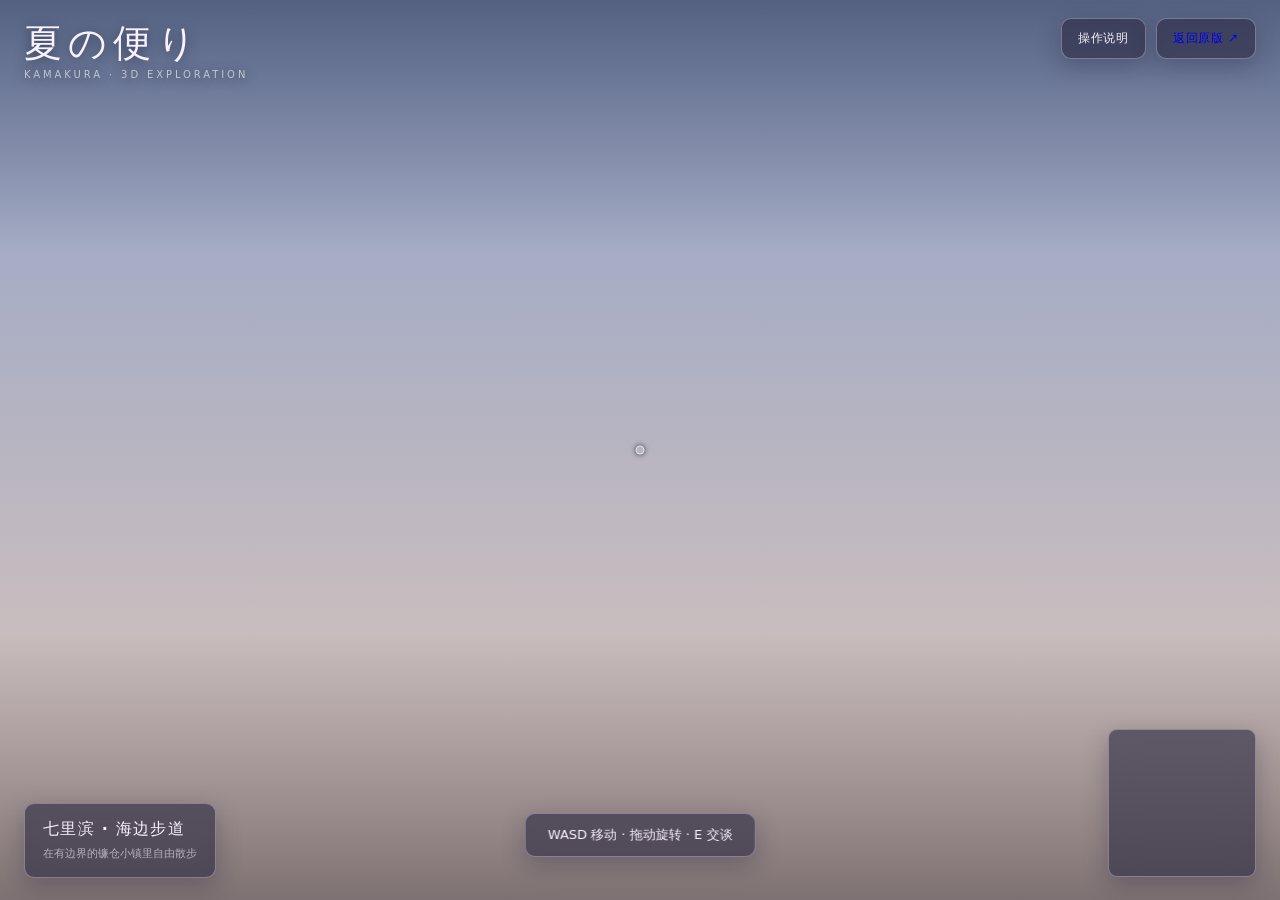
==== site/world3d.html @ 02d1e5e0 "Add separate 3D Kamakura exploration interface without altering classic mode" ====
<!doctype html>
<html lang="zh-CN">
<head>
<meta charset="utf-8">
<meta name="viewport" content="width=device-width,initial-scale=1,viewport-fit=cover,user-scalable=no">
<meta name="theme-color" content="#17192d">
<title>夏日未寄 | 镰仓 3D 自由探索</title>
<style>
:root{font-family:"Noto Sans SC","Microsoft YaHei",system-ui,sans-serif;color:#f9f1ff;background:#14192c}
*{box-sizing:border-box}html,body{width:100%;height:100%;margin:0;overflow:hidden}button,input,textarea{font:inherit}
button{cursor:pointer;color:inherit}button:focus-visible,input:focus-visible,textarea:focus-visible{outline:2px solid #e4c8ff;outline-offset:2px}
[hidden]{display:none!important}#world{position:fixed;inset:0;width:100%;height:100%;display:block;touch-action:none;background:linear-gradient(#8ea1c9,#e2c9ba)}
#shade{pointer-events:none;position:fixed;inset:0;background:linear-gradient(to bottom,#11162c75,transparent 28%,transparent 70%,#1716297d)}
#top{pointer-events:none;position:fixed;inset:0 0 auto;display:flex;justify-content:space-between;gap:15px;padding:calc(18px + env(safe-area-inset-top)) 24px 0}
#top>div{pointer-events:auto}.brand{text-shadow:0 2px 12px #172239aa}.brand strong{display:block;font:400 clamp(24px,3vw,38px) Georgia,"Noto Serif JP",serif;letter-spacing:.16em}.brand span{display:block;font-size:10px;letter-spacing:.29em;color:#fff9}
.tools{display:flex;align-items:flex-start;gap:10px}.glass{border:1px solid #f8edff55;background:#26253e95;backdrop-filter:blur(14px);-webkit-backdrop-filter:blur(14px);box-shadow:0 8px 25px #13112c44;border-radius:10px}.action{padding:11px 16px;text-decoration:none;font-size:12px;letter-spacing:.06em}.action:hover{background:#554b74aa}
#location{position:fixed;left:24px;bottom:calc(22px + env(safe-area-inset-bottom));font-size:13px;padding:15px 18px;max-width:min(350px,67vw);pointer-events:none}
#location b{display:block;font-size:16px;font-weight:550;letter-spacing:.08em;margin-bottom:5px}#location small{color:#e7e3eeab;line-height:1.6}
#map{position:fixed;right:24px;bottom:calc(23px + env(safe-area-inset-bottom));width:148px;height:148px;border-radius:9px;pointer-events:none}
#hint{position:fixed;left:50%;bottom:calc(43px + env(safe-area-inset-bottom));transform:translateX(-50%);text-align:center;padding:12px 22px;min-width:210px;white-space:nowrap;font-size:13px;pointer-events:none}
#hint strong{font-size:14px;font-weight:600}
#toast{position:fixed;top:90px;left:50%;transform:translateX(-50%);padding:12px 18px;max-width:80vw;font-size:13px;text-align:center;z-index:8}
#reticle{position:fixed;left:50%;top:50%;width:9px;height:9px;transform:translate(-50%,-50%);border:1px solid #fff9;border-radius:50%;box-shadow:0 0 5px #233;pointer-events:none}
#talk{position:fixed;z-index:20;left:50%;bottom:calc(18px + env(safe-area-inset-bottom));transform:translateX(-50%);width:min(820px,calc(100vw - 28px));max-height:85vh;overflow:auto;padding:18px 20px 20px;border:1px solid #cfbbf077;background:#1a1a32ed;backdrop-filter:blur(18px);box-shadow:0 20px 80px #101021a8;border-radius:14px}
.talk-head{display:flex;gap:15px;align-items:center}.talk-head img{width:70px;height:80px;object-fit:cover;object-position:top center;border-radius:8px;background:#4c4767}.talk-head h2{font:500 22px Georgia,"Noto Serif SC",serif;margin:0}.talk-head small{color:#dac8eeaa;font-size:12px;letter-spacing:.08em}.talk-head button{margin-left:auto;align-self:flex-start}
#reply{line-height:1.6;min-height:65px;max-height:160px;overflow:auto;padding:14px 0;font-size:15px;color:#f3e8fa}
#chatForm{display:flex;gap:8px}#chatInput{flex:1;min-width:0;max-height:110px;resize:vertical;min-height:44px;padding:10px 12px;background:#10122599;color:white;border:1px solid #e6d5ff44;border-radius:7px}#send,#openTalk{background:#b4a2d9;color:#1f1937;border:0;font-weight:600;padding:10px 16px;border-radius:7px}
#send:disabled,#openTalk:disabled{opacity:.5}
.talk-actions{display:flex;flex-wrap:wrap;align-items:center;gap:11px;margin-top:10px}.talk-actions button{background:#e9deff1b;border:1px solid #d8c0f366;border-radius:6px;padding:8px 11px;font-size:12px}.talk-actions span{color:#e4d6eda0;font-size:11px;flex:1;min-width:200px}
#keyPanel{display:flex;gap:8px;align-items:center;margin-top:9px}#apiKey{flex:1;min-width:0;border:1px solid #ffffff44;background:#0e1021aa;color:#fff;padding:9px;border-radius:6px;font-size:12px}
#keyPanel button{border:1px solid #e4d1ee77;background:#e4d1ee20;border-radius:6px;padding:9px}
#touch{display:none;pointer-events:none;position:fixed;inset:auto 0 calc(30px + env(safe-area-inset-bottom));padding:0 25px;justify-content:space-between;align-items:end}#joystick{pointer-events:auto;width:112px;height:112px;position:relative;border-radius:100%;border:1px solid #f9eaff7a;background:#28273f72;touch-action:none}#stick{position:absolute;left:39px;top:39px;width:34px;height:34px;border-radius:50%;background:#dcd0f8ae;pointer-events:none}#touchTalk{pointer-events:auto;border-radius:12px;background:#a99bcac9;color:#17162d;padding:15px 18px;border:0;font-weight:650}
#about{position:fixed;z-index:6;left:50%;top:18%;transform:translateX(-50%);padding:22px 28px;width:min(500px,85vw);line-height:1.8;font-size:13px}#about h2{margin:0;font-size:20px}#about button{margin-top:10px;background:#d5c2e6;border:0;color:#242038;border-radius:5px;padding:8px 16px}
@media(pointer:coarse){#touch{display:flex}#location{bottom:calc(150px + env(safe-area-inset-bottom));left:14px}#map{width:108px;height:108px;right:14px;bottom:calc(157px + env(safe-area-inset-bottom))}#hint{bottom:calc(154px + env(safe-area-inset-bottom));font-size:11px;min-width:0;max-width:52%;white-space:normal;padding:9px}#top{padding:calc(10px + env(safe-area-inset-top)) 12px 0}.brand strong{font-size:22px}.brand span{font-size:8px}.tools{gap:6px}.action{padding:9px;font-size:11px}#talk{max-height:72vh}#talk .talk-head img{width:54px;height:64px}}
</style>
</head>
<body>
<canvas id="world" aria-label="可通过键盘或触屏自由探索的镰仓3D场景"></canvas>
<div id="shade"></div><div id="reticle"></div>
<header id="top"><div class="brand"><strong>夏の便り</strong><span>KAMAKURA · 3D EXPLORATION</span></div><div class="tools"><button class="glass action" id="guideButton" type="button">操作说明</button><a class="glass action" href="./">返回原版 ↗</a></div></header>
<div id="location" class="glass"><b id="locationName">七里滨 · 海边步道</b><small id="locationDesc">在有边界的镰仓小镇里自由散步</small></div>
<canvas id="map" class="glass" width="296" height="296" aria-label="小地图"></canvas>
<div id="hint" class="glass">WASD 移动 · 拖动旋转 · E 交谈</div>
<div id="toast" class="glass" role="status" hidden></div>
<section id="talk" hidden aria-label="角色自由对话">
 <div class="talk-head"><img id="portrait" src="assets/retro/nagi-0.webp" alt=""><div><small id="npcKana">TACHIBANA NAGI</small><h2 id="npcName">橘 凪</h2></div><button class="glass action" id="closeTalk" type="button">结束交谈 ×</button></div>
 <div id="reply" aria-live="polite">你可以自由输入回答。角色的在线对白由 AI 生成，无法联网时不会伪造回复。</div>
 <form id="chatForm"><textarea id="chatInput" placeholder="自己输入想说的话……" maxlength="800" rows="2"></textarea><button id="send" type="submit">寄出回答</button></form>
 <div class="talk-actions"><button id="openTalk" type="button">让她主动开口</button><button id="setupKey" type="button">AI 连接</button><span id="aiStatus">离线探索可用；AI 自由对白需要连接服务</span></div>
 <div id="keyPanel" hidden><input id="apiKey" type="password" placeholder="仅在当前页面内存使用 DeepSeek API Key" autocomplete="off" spellcheck="false"><button id="saveKey" type="button">本次使用</button><button id="clearKey" type="button">清除</button></div>
</section>
<div id="touch"><div id="joystick"><div id="stick"></div></div><button id="touchTalk" type="button">交谈 / E</button></div>
<section id="about" class="glass" hidden><h2>镰仓 · 自由探索</h2><p>电脑：WASD / 方向键移动，按住画面拖动改变视角，E 与附近角色交谈，Esc 返回探索。手机：左侧摇杆移动，右侧滑动画面旋转，点击「交谈」。</p><p>这是独立的 3D 探索原型，AI 生成的低多边形模型构成海岸、电台、旧书店、道口和街区。世界边界固定，不会出现无限地图或随机瞬移。原有 2D 剧情和存档不改动。</p><button id="closeGuide" type="button">继续探索</button></section>
<script src="world3d-models.js"></script>
<script src="world3d.js"></script>
</body>
</html>
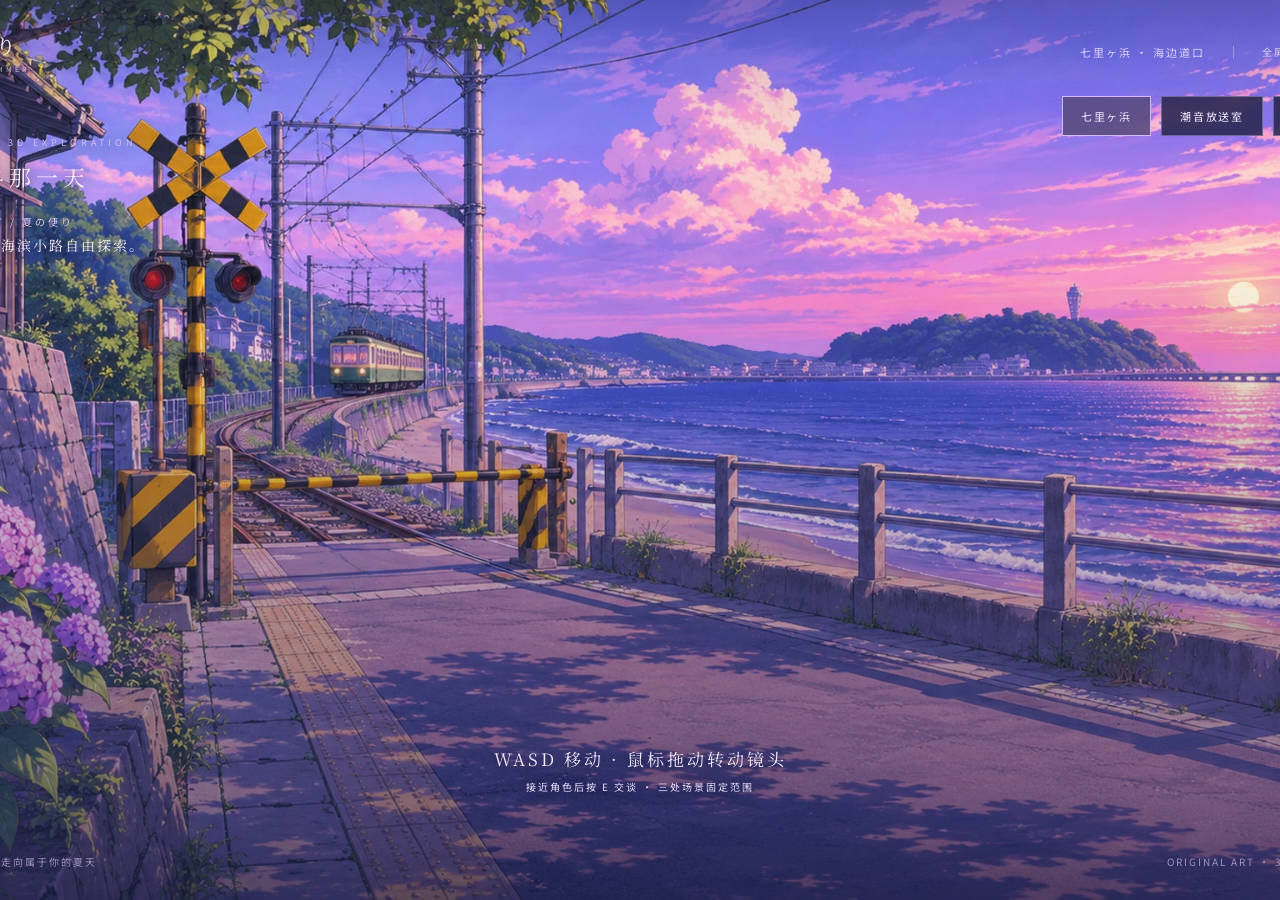
==== commit b1536fd1: "Recreate 3D exploration HUD from exact original 2D CSS and character art" ====
--- a/site/world3d.html
+++ b/site/world3d.html
@@ -1,57 +1,79 @@
 <!doctype html>
-<html lang="zh-CN">
-<head>
-<meta charset="utf-8">
-<meta name="viewport" content="width=device-width,initial-scale=1,viewport-fit=cover,user-scalable=no">
-<meta name="theme-color" content="#17192d">
-<title>夏日未寄 | 镰仓 3D 自由探索</title>
+<html lang="zh-CN"><head>
+<meta charset="UTF-8"><meta name="viewport" content="width=device-width, initial-scale=1, maximum-scale=1, viewport-fit=cover"><meta name="theme-color" content="#191932">
+<title>夏日未寄 — 3D 自由探索</title>
+<link rel="preload" as="image" href="assets/retro/coast.webp">
+<link rel="stylesheet" href="style.css?v=voice-loading-1">
 <style>
-:root{font-family:"Noto Sans SC","Microsoft YaHei",system-ui,sans-serif;color:#f9f1ff;background:#14192c}
-*{box-sizing:border-box}html,body{width:100%;height:100%;margin:0;overflow:hidden}button,input,textarea{font:inherit}
-button{cursor:pointer;color:inherit}button:focus-visible,input:focus-visible,textarea:focus-visible{outline:2px solid #e4c8ff;outline-offset:2px}
-[hidden]{display:none!important}#world{position:fixed;inset:0;width:100%;height:100%;display:block;touch-action:none;background:linear-gradient(#8ea1c9,#e2c9ba)}
-#shade{pointer-events:none;position:fixed;inset:0;background:linear-gradient(to bottom,#11162c75,transparent 28%,transparent 70%,#1716297d)}
-#top{pointer-events:none;position:fixed;inset:0 0 auto;display:flex;justify-content:space-between;gap:15px;padding:calc(18px + env(safe-area-inset-top)) 24px 0}
-#top>div{pointer-events:auto}.brand{text-shadow:0 2px 12px #172239aa}.brand strong{display:block;font:400 clamp(24px,3vw,38px) Georgia,"Noto Serif JP",serif;letter-spacing:.16em}.brand span{display:block;font-size:10px;letter-spacing:.29em;color:#fff9}
-.tools{display:flex;align-items:flex-start;gap:10px}.glass{border:1px solid #f8edff55;background:#26253e95;backdrop-filter:blur(14px);-webkit-backdrop-filter:blur(14px);box-shadow:0 8px 25px #13112c44;border-radius:10px}.action{padding:11px 16px;text-decoration:none;font-size:12px;letter-spacing:.06em}.action:hover{background:#554b74aa}
-#location{position:fixed;left:24px;bottom:calc(22px + env(safe-area-inset-bottom));font-size:13px;padding:15px 18px;max-width:min(350px,67vw);pointer-events:none}
-#location b{display:block;font-size:16px;font-weight:550;letter-spacing:.08em;margin-bottom:5px}#location small{color:#e7e3eeab;line-height:1.6}
-#map{position:fixed;right:24px;bottom:calc(23px + env(safe-area-inset-bottom));width:148px;height:148px;border-radius:9px;pointer-events:none}
-#hint{position:fixed;left:50%;bottom:calc(43px + env(safe-area-inset-bottom));transform:translateX(-50%);text-align:center;padding:12px 22px;min-width:210px;white-space:nowrap;font-size:13px;pointer-events:none}
-#hint strong{font-size:14px;font-weight:600}
-#toast{position:fixed;top:90px;left:50%;transform:translateX(-50%);padding:12px 18px;max-width:80vw;font-size:13px;text-align:center;z-index:8}
-#reticle{position:fixed;left:50%;top:50%;width:9px;height:9px;transform:translate(-50%,-50%);border:1px solid #fff9;border-radius:50%;box-shadow:0 0 5px #233;pointer-events:none}
-#talk{position:fixed;z-index:20;left:50%;bottom:calc(18px + env(safe-area-inset-bottom));transform:translateX(-50%);width:min(820px,calc(100vw - 28px));max-height:85vh;overflow:auto;padding:18px 20px 20px;border:1px solid #cfbbf077;background:#1a1a32ed;backdrop-filter:blur(18px);box-shadow:0 20px 80px #101021a8;border-radius:14px}
-.talk-head{display:flex;gap:15px;align-items:center}.talk-head img{width:70px;height:80px;object-fit:cover;object-position:top center;border-radius:8px;background:#4c4767}.talk-head h2{font:500 22px Georgia,"Noto Serif SC",serif;margin:0}.talk-head small{color:#dac8eeaa;font-size:12px;letter-spacing:.08em}.talk-head button{margin-left:auto;align-self:flex-start}
-#reply{line-height:1.6;min-height:65px;max-height:160px;overflow:auto;padding:14px 0;font-size:15px;color:#f3e8fa}
-#chatForm{display:flex;gap:8px}#chatInput{flex:1;min-width:0;max-height:110px;resize:vertical;min-height:44px;padding:10px 12px;background:#10122599;color:white;border:1px solid #e6d5ff44;border-radius:7px}#send,#openTalk{background:#b4a2d9;color:#1f1937;border:0;font-weight:600;padding:10px 16px;border-radius:7px}
-#send:disabled,#openTalk:disabled{opacity:.5}
-.talk-actions{display:flex;flex-wrap:wrap;align-items:center;gap:11px;margin-top:10px}.talk-actions button{background:#e9deff1b;border:1px solid #d8c0f366;border-radius:6px;padding:8px 11px;font-size:12px}.talk-actions span{color:#e4d6eda0;font-size:11px;flex:1;min-width:200px}
-#keyPanel{display:flex;gap:8px;align-items:center;margin-top:9px}#apiKey{flex:1;min-width:0;border:1px solid #ffffff44;background:#0e1021aa;color:#fff;padding:9px;border-radius:6px;font-size:12px}
-#keyPanel button{border:1px solid #e4d1ee77;background:#e4d1ee20;border-radius:6px;padding:9px}
-#touch{display:none;pointer-events:none;position:fixed;inset:auto 0 calc(30px + env(safe-area-inset-bottom));padding:0 25px;justify-content:space-between;align-items:end}#joystick{pointer-events:auto;width:112px;height:112px;position:relative;border-radius:100%;border:1px solid #f9eaff7a;background:#28273f72;touch-action:none}#stick{position:absolute;left:39px;top:39px;width:34px;height:34px;border-radius:50%;background:#dcd0f8ae;pointer-events:none}#touchTalk{pointer-events:auto;border-radius:12px;background:#a99bcac9;color:#17162d;padding:15px 18px;border:0;font-weight:650}
-#about{position:fixed;z-index:6;left:50%;top:18%;transform:translateX(-50%);padding:22px 28px;width:min(500px,85vw);line-height:1.8;font-size:13px}#about h2{margin:0;font-size:20px}#about button{margin-top:10px;background:#d5c2e6;border:0;color:#242038;border-radius:5px;padding:8px 16px}
-@media(pointer:coarse){#touch{display:flex}#location{bottom:calc(150px + env(safe-area-inset-bottom));left:14px}#map{width:108px;height:108px;right:14px;bottom:calc(157px + env(safe-area-inset-bottom))}#hint{bottom:calc(154px + env(safe-area-inset-bottom));font-size:11px;min-width:0;max-width:52%;white-space:normal;padding:9px}#top{padding:calc(10px + env(safe-area-inset-top)) 12px 0}.brand strong{font-size:22px}.brand span{font-size:8px}.tools{gap:6px}.action{padding:9px;font-size:11px}#talk{max-height:72vh}#talk .talk-head img{width:54px;height:64px}}
-</style>
-</head>
+/* 使用与 2D 原版相同的字体、版式、纹理、控件和角色原画。 */
+#stage{background:#292b50}
+#worldCanvas{position:absolute;inset:0;width:1600px;height:900px;z-index:-5;display:block;touch-action:none}
+#background{background:url('assets/retro/coast.webp') center/cover no-repeat}
+#sceneTransitions{position:absolute;top:96px;right:65px;display:flex;gap:10px;z-index:7}
+#sceneTransitions button{background:#242448d8;color:#efe6ff;border:1px solid #b4a0df77;padding:11px 18px;font-family:var(--sans);font-size:11px;letter-spacing:1.8px;backdrop-filter:blur(8px)}
+#sceneTransitions button.active{border-color:#d5baf8;background:#554979d9}
+#hudHint{position:absolute;bottom:106px;left:50%;transform:translateX(-50%);z-index:6;font-family:var(--serif);font-size:17px;letter-spacing:3px;color:#f5eaff;text-shadow:0 2px 12px #171433cc;text-align:center;pointer-events:none;max-width:900px}
+#hudHint .sub{display:block;font-family:var(--sans);font-size:10px;letter-spacing:2px;color:#e5d9fb;margin-top:8px}
+#chapterBadge{pointer-events:none}
+#playerPanel{position:absolute;inset:0;z-index:8;pointer-events:none}
+#playerPanel[hidden]{display:none!important}
+#playerPanel #characters{z-index:1}
+#playerPanel .actor{left:860px;bottom:-180px;width:512px;height:1024px}
+#playerPanel #dialogue{z-index:3}
+#playerPanel .game-toolbar{z-index:4}
+#playerPanel #choiceList{z-index:5;top:268px}
+#chatBox{background:linear-gradient(90deg,#22254bf5,#33325ce8);border:1px solid #aa9cdb99;box-shadow:0 5px 25px #10143e66;backdrop-filter:blur(12px);padding:22px 25px 17px;color:#f8f1ff}
+#chatBox label{display:block;font:400 16px var(--serif);letter-spacing:3px;margin-bottom:13px}
+#replyInput{height:95px;width:100%;background:#151a3dbb;color:#f8f1ff;border:1px solid #b6a5ea65;padding:14px;font:19px var(--serif);resize:none}
+#chatButtons{display:flex;gap:12px;margin-top:10px}
+#chatButtons button,#keyButtons button{font:12px var(--sans);letter-spacing:1px;padding:11px 16px;border:1px solid #b6a5ea77;background:#b8a2e333;color:#f8eaff}
+#chatButtons button.primary{background:#b8a2e2;color:#25213e}
+#chatButtons button:disabled{opacity:.5}
+#chatStatus{font:11px var(--sans);color:#e3d8efb8;line-height:1.6;margin-top:11px;min-height:24px}
+#keyButtons{display:flex;align-items:center;gap:10px;margin-top:10px}
+#keyInput{background:#171a34;color:#fff;border:1px solid #b6a5ea65;flex:1;min-width:0;padding:11px;font:13px var(--sans)}
+#keyButtons button{font-size:11px}
+#playerPanel #dialogueText{overflow:hidden;display:-webkit-box;-webkit-box-orient:vertical;-webkit-line-clamp:3;max-height:130px}
+#playerPanel #textArea{cursor:default}
+#sceneInfo{position:absolute;top:208px;left:65px;max-width:410px;z-index:5;text-shadow:0 3px 14px #12102bc0;font:14px var(--serif);letter-spacing:2px;line-height:1.8;pointer-events:none}
+#sceneInfo small{font:10px var(--sans);letter-spacing:3px;color:#ddc4f1}
+#worldStatus{position:absolute;top:84px;left:50%;transform:translateX(-50%);max-width:750px;padding:12px 22px;background:#242448dc;border:1px solid #c6b1e566;font:13px var(--sans);z-index:9}
+#mobilePad{position:absolute;bottom:95px;left:45px;width:145px;height:145px;z-index:8;border:1px solid #c9b9ed7b;border-radius:50%;background:#27234965;touch-action:none;display:none}
+#mobileStick{position:absolute;left:47px;top:47px;width:50px;height:50px;border-radius:50%;background:#d1b4eb77;pointer-events:none}
+#mobileInteract{position:absolute;right:65px;bottom:116px;padding:15px 22px;background:#b8a2e2;color:#22203e;border:0;font:13px var(--sans);letter-spacing:2px;z-index:8;display:none}
+#worldCanvas:focus-visible{outline:none}
+@media(pointer:coarse){#mobilePad,#mobileInteract{display:block}#hudHint{bottom:65px}#sceneTransitions{top:92px}}
+</style></head>
 <body>
-<canvas id="world" aria-label="可通过键盘或触屏自由探索的镰仓3D场景"></canvas>
-<div id="shade"></div><div id="reticle"></div>
-<header id="top"><div class="brand"><strong>夏の便り</strong><span>KAMAKURA · 3D EXPLORATION</span></div><div class="tools"><button class="glass action" id="guideButton" type="button">操作说明</button><a class="glass action" href="./">返回原版 ↗</a></div></header>
-<div id="location" class="glass"><b id="locationName">七里滨 · 海边步道</b><small id="locationDesc">在有边界的镰仓小镇里自由散步</small></div>
-<canvas id="map" class="glass" width="296" height="296" aria-label="小地图"></canvas>
-<div id="hint" class="glass">WASD 移动 · 拖动旋转 · E 交谈</div>
-<div id="toast" class="glass" role="status" hidden></div>
-<section id="talk" hidden aria-label="角色自由对话">
- <div class="talk-head"><img id="portrait" src="assets/retro/nagi-0.webp" alt=""><div><small id="npcKana">TACHIBANA NAGI</small><h2 id="npcName">橘 凪</h2></div><button class="glass action" id="closeTalk" type="button">结束交谈 ×</button></div>
- <div id="reply" aria-live="polite">你可以自由输入回答。角色的在线对白由 AI 生成，无法联网时不会伪造回复。</div>
- <form id="chatForm"><textarea id="chatInput" placeholder="自己输入想说的话……" maxlength="800" rows="2"></textarea><button id="send" type="submit">寄出回答</button></form>
- <div class="talk-actions"><button id="openTalk" type="button">让她主动开口</button><button id="setupKey" type="button">AI 连接</button><span id="aiStatus">离线探索可用；AI 自由对白需要连接服务</span></div>
- <div id="keyPanel" hidden><input id="apiKey" type="password" placeholder="仅在当前页面内存使用 DeepSeek API Key" autocomplete="off" spellcheck="false"><button id="saveKey" type="button">本次使用</button><button id="clearKey" type="button">清除</button></div>
-</section>
-<div id="touch"><div id="joystick"><div id="stick"></div></div><button id="touchTalk" type="button">交谈 / E</button></div>
-<section id="about" class="glass" hidden><h2>镰仓 · 自由探索</h2><p>电脑：WASD / 方向键移动，按住画面拖动改变视角，E 与附近角色交谈，Esc 返回探索。手机：左侧摇杆移动，右侧滑动画面旋转，点击「交谈」。</p><p>这是独立的 3D 探索原型，AI 生成的低多边形模型构成海岸、电台、旧书店、道口和街区。世界边界固定，不会出现无限地图或随机瞬移。原有 2D 剧情和存档不改动。</p><button id="closeGuide" type="button">继续探索</button></section>
-<script src="world3d-models.js"></script>
-<script src="world3d.js"></script>
-</body>
-</html>+<div id="viewport">
+<main id="stage" class="playing" aria-label="夏日未寄 3D 自由探索">
+<div class="background" id="background"></div>
+<canvas id="worldCanvas" width="1600" height="900" aria-label="3D 自由探索世界"></canvas>
+<div class="colorgrade"></div><div class="sunlight"></div><div class="grain"></div><div class="vignette"></div>
+<div class="topbar"><button class="wordmark" id="backToStory">夏の便り <span>LETTERS TO SUMMER</span></button>
+<div class="top-right"><span id="sceneLabel">七里ヶ浜 · 海边道口</span><span class="rule"></span><button id="fullButton">全屏 ↗</button><button id="exitButton">返回剧情</button></div></div>
+<div id="sceneTransitions" aria-label="选择原版场景"><button data-zone="coast" class="active">七里ヶ浜</button><button data-zone="studio">潮音放送室</button><button data-zone="bookshop">月灯古书店</button></div>
+<div id="chapterBadge"><small>SUMMER / 3D EXPLORATION</small><span id="chapterName">海风与那一天</span></div>
+<div id="sceneInfo"><small>ORIGINAL ART / 夏の便り</small><div id="description">沿着原画中的海滨小路自由探索。</div></div>
+<div id="hudHint">WASD 移动 · 鼠标拖动转动镜头<span class="sub">接近角色后按 E 交谈 · 三处场景固定范围</span></div>
+<div id="playerPanel" hidden>
+ <div id="characters"><div class="actor" id="actor"><img id="sprite" src="assets/retro/nagi-0.webp" alt="橘 凪"><img id="spriteOld" alt="" aria-hidden="true"></div></div>
+ <section id="playScreen"><div id="choiceList"><div id="chatBox">
+  <label for="replyInput">あなたの返事 / 填写你的回答</label>
+  <textarea id="replyInput" maxlength="800" rows="3" placeholder="用你自己的话回应她，不需要选择固定答案……"></textarea>
+  <div id="chatButtons"><button id="sendBtn" class="primary">寄出回答 →</button><button id="firstBtn">让她先说</button><button id="keyBtn">AI 连接</button></div>
+  <div id="keyButtons" hidden><input id="keyInput" type="password" autocomplete="off" spellcheck="false" placeholder="本次使用的 DeepSeek API Key"><button id="keySaveBtn">本次使用</button><button id="keyClearBtn">清除</button></div>
+  <div id="chatStatus">与原版相同的自由输入模式，AI 对话需要单独连接。</div>
+ </div></div>
+ <div id="dialogue"><div class="speaker"><span id="speakerName">橘 凪</span><small id="speakerKana">TACHIBANA NAGI</small></div>
+ <div id="textArea"><p id="dialogueText">好久不见。这里的海风还是和以前一样。</p><div class="advance-mark">◆</div></div>
+ <div class="dialogue-foot"><span id="lineInfo">01 / FREE TALK</span><span>自由输入 · AI DIALOGUE</span></div></div>
+ <div class="game-toolbar"><div><button id="leaveTalkBtn">BACK <span>结束交谈</span></button></div><div><button id="clearChatBtn">RESET <span>新话题</span></button><button id="returnStoryBtn">TITLE <span>返回原版</span></button></div></div>
+ </section>
+</div>
+<button id="mobileInteract" type="button">交谈 / E</button><div id="mobilePad"><div id="mobileStick"></div></div>
+<div id="worldStatus" role="status" hidden></div>
+<div class="bottom-title"><span>从每一次相遇里，走向属于你的夏天</span><div><span>ORIGINAL ART · 3D PROJECTION</span></div></div>
+</main></div>
+<div id="mobileGate" hidden><div class="gate-logo">夏の便り</div><small>3D EXPLORATION EXPERIENCE</small><h2>把手机横过来，<br>让夏天铺满屏幕。</h2><button id="enterMobileBtn">进入全屏 · 开始探索 ↗</button><p class="gate-note">同一套角色立绘与场景原画</p></div>
+<script src="world3d-identity.js"></script></body></html>
--- a/site/style.css
+++ b/site/style.css
@@ -0,0 +1,21 @@
+@import url('https://fonts.googleapis.com/css2?family=Noto+Serif+JP:wght@400;500;600;700&family=Noto+Serif+SC:wght@400;500;600&family=Noto+Sans+SC:wght@400;500&display=swap');
+:root{--cream:#eeeaff;--gold:#b9b0ef;--text:#faf2ff;--serif:'Noto Serif JP','Noto Serif SC',serif;--sans:'Noto Sans SC',sans-serif}*{box-sizing:border-box}html,body{margin:0;width:100%;height:100%;overflow:hidden;background:#10101f;color:var(--text);font-family:var(--sans)}button,input{font:inherit}button{color:inherit;cursor:pointer}button:focus-visible{outline:2px solid #ecd6b1;outline-offset:4px}button:disabled{opacity:.3;cursor:default}[hidden]{display:none!important}#viewport{width:100%;height:100%;display:flex;align-items:center;justify-content:center;overflow:hidden}#stage{width:1600px;height:900px;position:relative;flex:none;overflow:hidden;background:#292b50;transform:scale(var(--scale,1));font-size:16px;box-shadow:0 0 90px #0008;isolation:isolate}.background{position:absolute;inset:0;background:url('assets/retro/studio.webp') center/cover no-repeat;transition:opacity .6s ease;z-index:-6}.colorgrade{position:absolute;inset:0;background:linear-gradient(90deg,#171936b8 0%,#26224f60 37%,transparent 67%),linear-gradient(0deg,#17153299,transparent 40%);z-index:-4}.sunlight{position:absolute;inset:0;background:linear-gradient(125deg,#b6a3ff13,transparent 60%);pointer-events:none;z-index:-3}.grain{position:absolute;inset:0;opacity:.13;pointer-events:none;background-image:url('assets/retro/studio.webp');background-size:300%;mix-blend-mode:soft-light;z-index:-2}.vignette{position:absolute;inset:0;box-shadow:inset 0 0 130px #14142d88;pointer-events:none;z-index:1}.topbar{position:absolute;left:62px;right:62px;top:29px;height:45px;display:flex;align-items:center;justify-content:space-between;z-index:3}.wordmark{background:none;border:0;font-family:var(--serif);font-size:21px;letter-spacing:5px;text-shadow:0 2px 15px #1a163c}.wordmark span{display:block;font-family:var(--sans);font-size:7px;letter-spacing:3px;margin-top:4px;opacity:.68}.top-right{display:flex;align-items:center;gap:28px;font-size:11px;letter-spacing:2px;color:#eee3ffd9}.top-right button{background:none;border:0;font-size:10px;letter-spacing:2px;padding:9px 0}.rule{height:12px;width:1px;background:#fff5}.top-right button:hover{color:#d5baff}#titleScreen{position:absolute;left:110px;top:155px;z-index:2}.title-kicker{font-size:12px;font-family:var(--serif);letter-spacing:5px;display:flex;align-items:center;gap:18px;color:#e2d7ff}.title-kicker span{display:inline-block;height:1px;width:36px;background:#bcb4f0}.japanese-title{font-family:var(--serif);font-size:111px;font-weight:500;letter-spacing:8px;position:relative;line-height:1.65;text-shadow:0 8px 35px #1d174a77}.japanese-title>span{font-weight:400}.japanese-title i{font-size:17px;font-style:normal;position:absolute;top:16px;right:16px;border:1px solid #b99ded;padding:6px 5px;line-height:1;color:#f0d2ff}h1{font-family:var(--serif);font-size:15px;letter-spacing:13px;font-weight:400;margin:-14px 0 30px 8px;opacity:.85}.title-caption{font-size:15px;font-family:var(--serif);line-height:2.25;letter-spacing:4px;color:#e9dfff;opacity:.88;margin-bottom:29px}.title-actions{display:flex;flex-direction:column;align-items:flex-start;gap:2px;width:352px}.title-actions>button{border:0;background:none;padding:11px 19px;font-size:14px;letter-spacing:3px;width:100%;text-align:left;transition:background .2s,transform .2s}.title-actions>button>span{font-size:9px;letter-spacing:2px;color:#c2b7df;display:inline-block;width:115px}.title-actions>button:hover{background:#fff1;transform:translateX(6px)}.title-actions .start-button{border:1px solid #c1a7f077;background:linear-gradient(90deg,#b5a0f22c,transparent);padding:18px 19px;position:relative;margin-bottom:7px}.start-button>span{display:block!important;width:auto!important;font-size:9px!important;margin-bottom:7px}.start-button>b{font-family:var(--serif);font-size:19px;font-weight:400;letter-spacing:5px}.start-button i{position:absolute;right:22px;top:27px;font-size:25px;font-style:normal;color:#c7a3ee}.title-meta{font-size:8px;letter-spacing:3px;color:#c5b6e199;margin-top:25px}.title-meta span{margin:0 12px}#characters{position:absolute;inset:0;z-index:-1;pointer-events:none}.actor{position:absolute;left:860px;bottom:-175px;width:512px;height:1024px;transform-origin:50% 100%;transition:transform .65s ease,opacity .5s ease;filter:drop-shadow(0 10px 25px #40372230)}.actor img{position:absolute;inset:0;width:100%;height:100%;object-fit:contain;transition:opacity .32s ease}#spriteOld{opacity:0}.actor.nod{animation:nod .65s ease}.actor.speak{animation:talk .8s ease}.actor.shy{transform:translateX(9px) rotate(-1deg)}.actor.near{transform:scale(1.06) translateY(4px)}@keyframes nod{40%{transform:translateY(9px) rotate(1deg)}}@keyframes talk{35%{transform:translateY(-7px)}70%{transform:translateY(2px)}}#titleCharacterLabel{position:absolute;right:85px;bottom:170px;writing-mode:vertical-rl;z-index:2;text-shadow:0 2px 10px #211639}.title-kicker,#titleCharacterLabel{pointer-events:none}#titleCharacterLabel span{font-family:var(--serif);font-size:10px;letter-spacing:3px;margin-left:12px;color:#eee0ff}#titleCharacterLabel strong{font-family:var(--serif);font-weight:400;font-size:28px;letter-spacing:10px}#titleCharacterLabel small{font-family:var(--serif);font-size:12px;letter-spacing:3px;margin-top:25px;margin-right:16px}.bottom-title{position:absolute;bottom:31px;left:65px;right:65px;display:flex;justify-content:space-between;font-size:10px;letter-spacing:2px;color:#d3bfe6af;z-index:2}.bottom-title>div{display:flex;gap:35px;align-items:center}.bottom-title button{border:0;background:none;font-size:9px;letter-spacing:2px}#chapterBadge{position:absolute;top:130px;left:65px;border-left:1px solid #b1a5e399;padding:6px 22px;z-index:2;text-shadow:0 2px 15px #181d44}#chapterBadge small{display:block;letter-spacing:4px;font-size:9px;color:#d3bcf4;margin-bottom:12px}#chapterBadge span{font-family:var(--serif);font-size:22px;letter-spacing:5px}#dialogue{position:absolute;left:110px;right:110px;bottom:90px;height:224px;z-index:3;background:linear-gradient(110deg,#171b41f5,#25234de6 65%,#292951ed);border:1px solid #b6a5ea88;box-shadow:0 12px 45px #0e103f66;padding:38px 47px 20px;backdrop-filter:blur(15px)}#dialogue:before,#dialogue:after{content:'';position:absolute;width:9px;height:9px;border-color:#d0b9ff;border-style:solid;pointer-events:none}#dialogue:before{left:-1px;top:-1px;border-width:2px 0 0 2px}#dialogue:after{right:-1px;bottom:-1px;border-width:0 2px 2px 0}.speaker{position:absolute;top:-22px;left:35px;background:#33345e;border:1px solid #b5a0dfaa;padding:12px 27px;min-width:190px;display:flex;gap:19px;align-items:center}.speaker>span{font-family:var(--serif);font-size:19px;letter-spacing:4px}.speaker>small{font-size:7px;letter-spacing:2px;color:#c9b7e8}#textArea{cursor:pointer;height:130px;outline-offset:8px}#dialogueText{font-family:'Noto Serif SC',var(--serif);font-size:24px;letter-spacing:2px;line-height:1.95;margin:9px 40px 0 0;font-weight:400;color:#f8f1ff}.advance-mark{position:absolute;right:32px;bottom:53px;color:#d2afff;font-size:12px;animation:mark 1.6s ease-in-out infinite}@keyframes mark{50%{opacity:.25;transform:translateY(4px)}}.dialogue-foot{display:flex;justify-content:space-between;font-size:8px;letter-spacing:2px;color:#cec0ef8a;border-top:1px solid #b4a4dd30;padding-top:12px}.game-toolbar{position:absolute;left:115px;right:115px;bottom:40px;display:flex;justify-content:space-between;z-index:3}.game-toolbar>div{display:flex;gap:30px}.game-toolbar button{border:0;background:none;color:#e4d3ff;font-size:10px;letter-spacing:2px;padding:9px 0;text-shadow:0 2px 12px #111}.game-toolbar button>span{font-size:10px;letter-spacing:1px;opacity:.5;margin-left:7px}.game-toolbar button.on,.game-toolbar button:hover{color:#d7afff}.game-toolbar button.on span{opacity:1}#choiceList{position:absolute;left:140px;top:280px;width:550px;z-index:4;display:flex;flex-direction:column;gap:18px}#choiceList>button{padding:23px 28px;background:linear-gradient(90deg,#22254bf5,#33325ce8);border:1px solid #aa9cdb99;color:#f2e4ff;text-align:left;font-family:var(--serif);font-size:18px;letter-spacing:2px;box-shadow:0 5px 25px #10143e66;transition:.2s}#choiceList>button>small{font-family:var(--sans);color:#ae92d3;font-size:10px;letter-spacing:2px;margin-right:20px}#choiceList>button:hover{border-color:#d8bbff;transform:translateX(8px);background:#4c4274}#restoreUI{position:absolute;right:45px;bottom:35px;background:#242448dd;border:1px solid #b8a0dd88;padding:12px 20px;z-index:5;font-size:11px;letter-spacing:2px}#endingScreen{position:absolute;inset:0;z-index:5;display:flex;align-items:center;justify-content:center;background:linear-gradient(90deg,#151733ed,#282349e8);text-align:center;backdrop-filter:blur(10px)}.end-content{max-width:950px}.end-content>small{font-size:10px;color:var(--gold);letter-spacing:6px}.end-content h2{font-family:var(--serif);font-size:53px;letter-spacing:12px;font-weight:400;margin:35px 0 27px}.end-content p{font-family:var(--serif);font-size:19px;line-height:2.5;letter-spacing:3px;color:#dfd4ee}.end-content .end-kana{font-size:12px;letter-spacing:6px;color:#bba5db;margin-bottom:35px}.end-actions{display:flex;justify-content:center;gap:22px;margin-top:35px}.btn{border:1px solid #bba1e388;background:#b79aee16;padding:15px 30px;letter-spacing:2px;font-size:13px;transition:.2s}.btn:hover{background:#b79aee36}.btn.primary{background:#b9a2e0;color:#26213f;border-color:#b9a2e0}.end-content .end-progress{font:9px var(--sans);letter-spacing:3px;color:#b4a9c5;margin-top:28px}#modal{position:absolute;inset:0;z-index:20;background:#14152de9;backdrop-filter:blur(16px);display:flex;align-items:center;justify-content:center}.modal-shell{width:1260px;max-height:780px;border:1px solid #ae93dc66;background:linear-gradient(120deg,#2b2a50ed,#1e2041ed);padding:40px 50px;box-shadow:0 25px 90px #0003;overflow:auto;scrollbar-color:#ab927166 transparent}.modal-heading{display:flex;justify-content:space-between;align-items:center;padding-bottom:24px;border-bottom:1px solid #b79de240;margin-bottom:28px}.modal-heading small{font-size:9px;letter-spacing:4px;color:#c0a7e6}.modal-heading h2{font:400 30px var(--serif);letter-spacing:6px;margin:10px 0 0}.close{border:0;background:none;font:300 34px var(--sans);color:#cdb8ee;padding:5px 10px}#modalBody>p{font-size:13px;color:#bdb4d3;line-height:2;letter-spacing:1px}.routes{display:grid;grid-template-columns:repeat(3,1fr);gap:24px}.route-card{position:relative;background:#181b3b;border:1px solid #a797cf66;overflow:hidden;text-align:left;padding:0;height:460px;transition:.3s}.route-card:hover{transform:translateY(-5px);border-color:#d3b5ff}.route-card .route-bg{position:absolute;inset:0;background-position:center;background-size:cover;opacity:.55}.route-card img{position:absolute;top:10px;height:480px;left:50%;transform:translateX(-50%)}.route-card .route-cover{position:absolute;inset:0;background:linear-gradient(0deg,#1e1b3d 0%,transparent 75%)}.route-card .route-detail{position:absolute;left:25px;right:25px;bottom:25px}.route-detail>small{font-size:8px;letter-spacing:3px;color:#c6a3ed}.route-detail h3{font:400 28px var(--serif);letter-spacing:5px;margin:12px 0}.route-detail p{font-size:11px;letter-spacing:1px;line-height:1.8;color:#c9bedc}.route-detail .route-name{font-family:var(--serif);color:#cba3ed;font-size:13px;letter-spacing:3px}.slot-grid{display:grid;grid-template-columns:repeat(3,1fr);gap:18px}.slot{border:1px solid #a18acd66;padding:22px;min-height:150px;background:#1d1b4088}.slot-num{font-size:9px;letter-spacing:3px;color:#c6a2e9}.slot h3{font-family:var(--serif);font-size:17px;letter-spacing:3px;font-weight:400}.slot p{font-size:10px;line-height:1.8;color:#beb4d1}.slot button{font-size:11px;padding:9px 17px}.log-row{padding:18px 0;border-bottom:1px solid #b6a0dc30}.log-row strong{font-size:12px;letter-spacing:3px;color:#c9a5ef}.log-row p{font-family:var(--serif);font-size:18px;line-height:1.9;color:#e9ddf7;letter-spacing:1px;margin:10px 0}.settings-grid{display:grid;grid-template-columns:1fr 1fr;gap:25px 65px}.setting{border-bottom:1px solid #b6a0dc30;padding:20px 0;display:flex;align-items:center;justify-content:space-between;gap:30px;font-size:14px;letter-spacing:1px}.setting small{display:block;font-size:10px;color:#b2a7c6;margin-top:9px;line-height:1.8}.setting input[type=range]{width:180px;accent-color:#b89edc}.setting input[type=checkbox]{width:22px;height:22px;accent-color:#bca1e2}.toggle-btn{border:1px solid #ac91dc88;padding:9px 20px;background:none;min-width:80px;font-size:11px}.mature-info{padding:18px 24px;border:1px solid #ac94d355;background:#a889d512;font-size:12px;color:#c9b9e1;line-height:2;margin-top:30px}.age-check{display:flex;align-items:center;gap:12px;margin:25px 0;color:#e0c7fa;font-size:14px}.gallery-list{display:grid;grid-template-columns:repeat(3,1fr);gap:18px}.memory{border:1px solid #aa90d155;padding:24px;background:#1d1f40}.memory small{font-size:8px;letter-spacing:3px;color:#cfb18b}.memory h3{font-family:var(--serif);font-size:20px;letter-spacing:3px;font-weight:400}.memory p{font-size:11px;color:#bdb0d0;line-height:1.8}.memory.locked{opacity:.45}.load-error{position:absolute;bottom:80px;left:50%;transform:translateX(-50%);padding:18px 25px;background:#33264bee;z-index:30;border:1px solid #caa2ee;font-size:12px}.load-error button{background:none;border:0;color:#dec0ff;text-decoration:underline}#toast{position:absolute;left:50%;bottom:100px;transform:translateX(-50%);max-width:1000px;text-align:center;padding:17px 30px;background:#222045f5;border:1px solid #bda0e288;box-shadow:0 8px 25px #0002;font-size:13px;letter-spacing:1px;z-index:40}#mobileGate{position:fixed;inset:0;background:radial-gradient(ellipse at 30% 20%,#45406b,#1d1d3f 70%);color:#ebe0fa;z-index:100;display:flex;align-items:center;justify-content:center;flex-direction:column;text-align:center;padding:35px}.gate-logo{font:400 42px var(--serif);letter-spacing:7px}.gate-logo+small{font-size:7px;letter-spacing:3px;color:#bca5d8;margin-top:15px}#mobileGate h2{font:400 24px var(--serif);letter-spacing:3px;line-height:1.9;margin-top:40px}#mobileGate p{font-size:12px;line-height:2;color:#c2b5d2}#mobileGate button{border:1px solid #c7a6ed;background:#bca2e2;color:#2a2447;padding:17px 25px;font-size:13px;letter-spacing:2px;margin:25px 0 5px}.gate-note{font-size:9px!important;letter-spacing:1px}#stage.rotated{transform:rotate(90deg) scale(var(--scale,1))}#stage.playing .colorgrade{background:linear-gradient(0deg,#171b4099,transparent 70%)}#stage.playing .actor{left:860px}#stage.scene-fade .background{opacity:0}#stage.scene-fade .actor{opacity:0}.fade-in{animation:fade .7s ease}@keyframes fade{from{opacity:0}to{opacity:1}}@media(prefers-reduced-motion:reduce){*,*:before,*:after{animation:none!important;transition:none!important}}
+
+/* Cel-shaded twilight art direction */
+.grain{display:none}.sunlight{background:linear-gradient(120deg,#889cff18,transparent 58%,#d98dff10)}.japanese-title{text-shadow:0 2px 1px #574178,0 0 36px #9a78d333}.title-actions .start-button{box-shadow:inset 0 0 26px #cab0ff0c,0 4px 22px #0d103523}.speaker{background:linear-gradient(110deg,#42406b,#292a50)}#dialogue{border-radius:3px;box-shadow:inset 0 1px 0 #ebd9ff14,0 12px 45px #11113666}#dialogue:before,#dialogue:after{border-color:#d9c5ff}.advance-mark{text-shadow:0 0 10px #b895fa88}.route-card{border-radius:3px}.btn,.start-button{border-radius:2px}
+
+/* Character-voice neural model loading: original violet-twilight UI.
+   Only true loader-reported bytes create a percentage; startup and inference
+   use an indeterminate animation instead of invented numerical progress. */
+.voice-load-overlay,.voice-load-settings{color:#f6ecff;background:linear-gradient(125deg,#272448ef,#363053e8);border:1px solid #bfa6e377;box-shadow:0 12px 35px #11102a66;backdrop-filter:blur(14px);padding:16px 19px 15px;font-family:var(--sans)}
+.voice-load-overlay{position:absolute;right:64px;top:87px;z-index:12;width:350px;pointer-events:none}
+.voice-load-settings{position:relative;margin-top:17px;width:100%}
+.voice-load-heading{display:flex;align-items:center;justify-content:space-between;gap:15px;font-size:12px;letter-spacing:1px}
+.voice-load-heading>span{overflow:hidden;text-overflow:ellipsis;white-space:nowrap;min-width:0}
+.voice-load-heading>strong{font-size:13px;font-weight:600;font-variant-numeric:tabular-nums;white-space:nowrap;color:#ead5ff}
+.voice-load-track{height:7px;overflow:hidden;background:#aaa0c53a;border:1px solid #bcabdf35;margin:12px 0 9px;position:relative}
+.voice-load-fill{height:100%;width:0;background:linear-gradient(90deg,#9988d6,#e2c8ff);transition:width .16s linear}
+.voice-load-track.indeterminate .voice-load-fill{width:38%!important;position:absolute;animation:voiceLoadSweep 1.35s ease-in-out infinite;transition:none}
+.voice-load-overlay small,.voice-load-settings small{display:block;color:#c7b8da;font-size:10px;letter-spacing:.4px;line-height:1.5}
+@keyframes voiceLoadSweep{0%{left:-38%}100%{left:100%}}
+@media(prefers-reduced-motion:reduce){.voice-load-fill{transition:none}.voice-load-track.indeterminate .voice-load-fill{animation:none;left:20%;opacity:.65}}
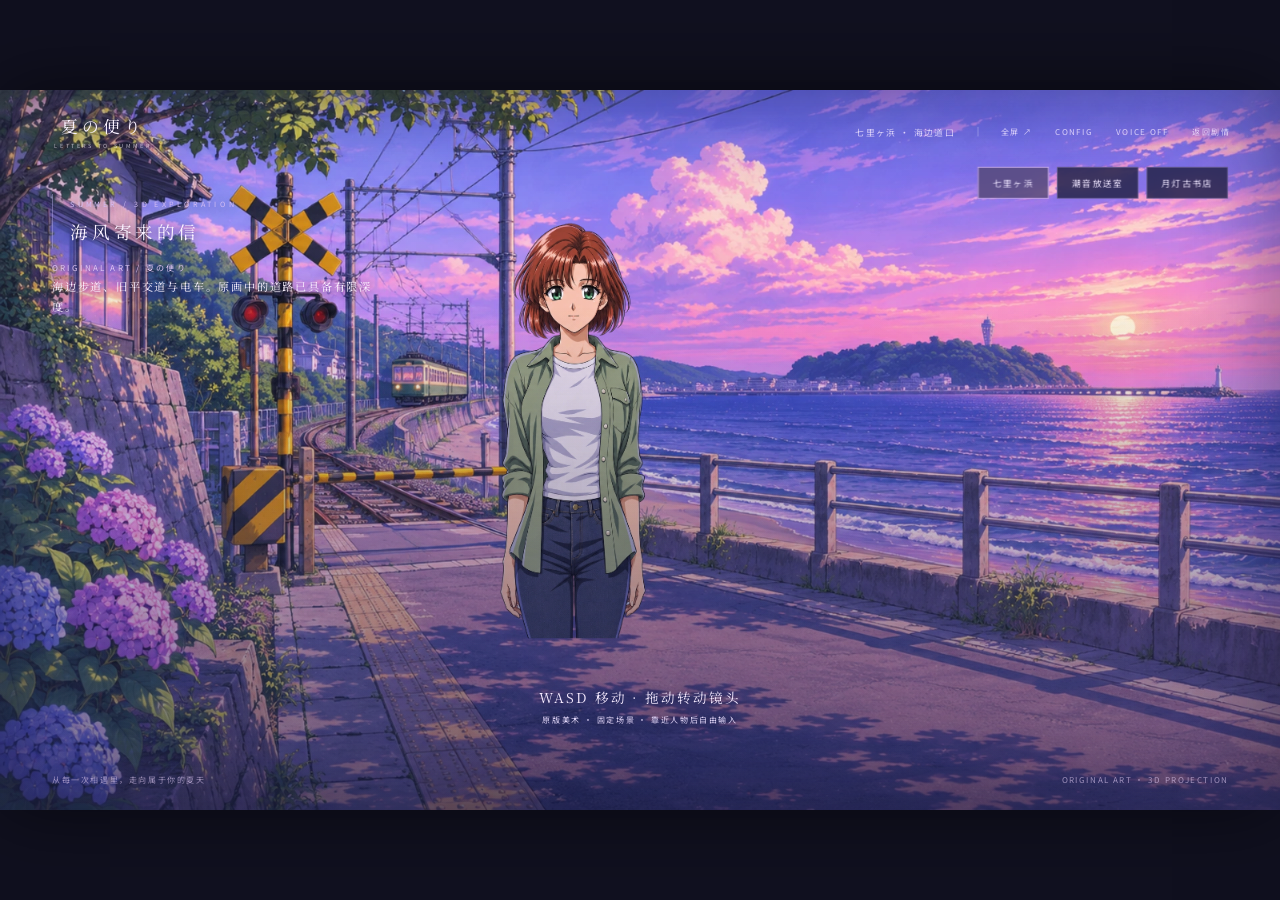
==== commit 38a0646c: "Wire refined 3D projection to original settings voice and Fish Audio controls" ====
--- a/site/world3d.html
+++ b/site/world3d.html
@@ -42,6 +42,10 @@
 #mobileStick{position:absolute;left:47px;top:47px;width:50px;height:50px;border-radius:50%;background:#d1b4eb77;pointer-events:none}
 #mobileInteract{position:absolute;right:65px;bottom:116px;padding:15px 22px;background:#b8a2e2;color:#22203e;border:0;font:13px var(--sans);letter-spacing:2px;z-index:8;display:none}
 #worldCanvas:focus-visible{outline:none}
+#background,.colorgrade,.sunlight,.grain,.vignette{pointer-events:none}
+#sceneTransitions button:focus-visible{outline:2px solid #e4c5ff;outline-offset:4px}
+#mobileInteract:disabled{opacity:.45;cursor:default}
+#modal{z-index:25}
 @media(pointer:coarse){#mobilePad,#mobileInteract{display:block}#hudHint{bottom:65px}#sceneTransitions{top:92px}}
 </style></head>
 <body>
@@ -51,7 +55,7 @@
 <canvas id="worldCanvas" width="1600" height="900" aria-label="3D 自由探索世界"></canvas>
 <div class="colorgrade"></div><div class="sunlight"></div><div class="grain"></div><div class="vignette"></div>
 <div class="topbar"><button class="wordmark" id="backToStory">夏の便り <span>LETTERS TO SUMMER</span></button>
-<div class="top-right"><span id="sceneLabel">七里ヶ浜 · 海边道口</span><span class="rule"></span><button id="fullButton">全屏 ↗</button><button id="exitButton">返回剧情</button></div></div>
+<div class="top-right"><span id="sceneLabel">七里ヶ浜 · 海边道口</span><span class="rule"></span><button id="fullButton">全屏 ↗</button><button id="configButton">CONFIG</button><button id="exitButton">返回剧情</button></div></div>
 <div id="sceneTransitions" aria-label="选择原版场景"><button data-zone="coast" class="active">七里ヶ浜</button><button data-zone="studio">潮音放送室</button><button data-zone="bookshop">月灯古书店</button></div>
 <div id="chapterBadge"><small>SUMMER / 3D EXPLORATION</small><span id="chapterName">海风与那一天</span></div>
 <div id="sceneInfo"><small>ORIGINAL ART / 夏の便り</small><div id="description">沿着原画中的海滨小路自由探索。</div></div>
@@ -73,7 +77,11 @@
 </div>
 <button id="mobileInteract" type="button">交谈 / E</button><div id="mobilePad"><div id="mobileStick"></div></div>
 <div id="worldStatus" role="status" hidden></div>
+<div id="modal" hidden role="dialog" aria-modal="true" aria-labelledby="modalTitle"><div class="modal-shell"><div class="modal-heading"><div><small id="modalEn">CONFIGURATION</small><h2 id="modalTitle">夏天的偏好</h2></div><button class="close" id="closeModalButton" aria-label="关闭">×</button></div><div id="modalBody"></div></div></div>
+<div id="toast" role="status" hidden></div>
 <div class="bottom-title"><span>从每一次相遇里，走向属于你的夏天</span><div><span>ORIGINAL ART · 3D PROJECTION</span></div></div>
 </main></div>
 <div id="mobileGate" hidden><div class="gate-logo">夏の便り</div><small>3D EXPLORATION EXPERIENCE</small><h2>把手机横过来，<br>让夏天铺满屏幕。</h2><button id="enterMobileBtn">进入全屏 · 开始探索 ↗</button><p class="gate-note">同一套角色立绘与场景原画</p></div>
-<script src="world3d-identity.js"></script></body></html>+<script src="world3d-identity.js"></script>
+<script src="character-voice.js?v=light-mp3-1"></script>
+<script src="fish-voice.js?v=free-fish-1"></script></body></html>
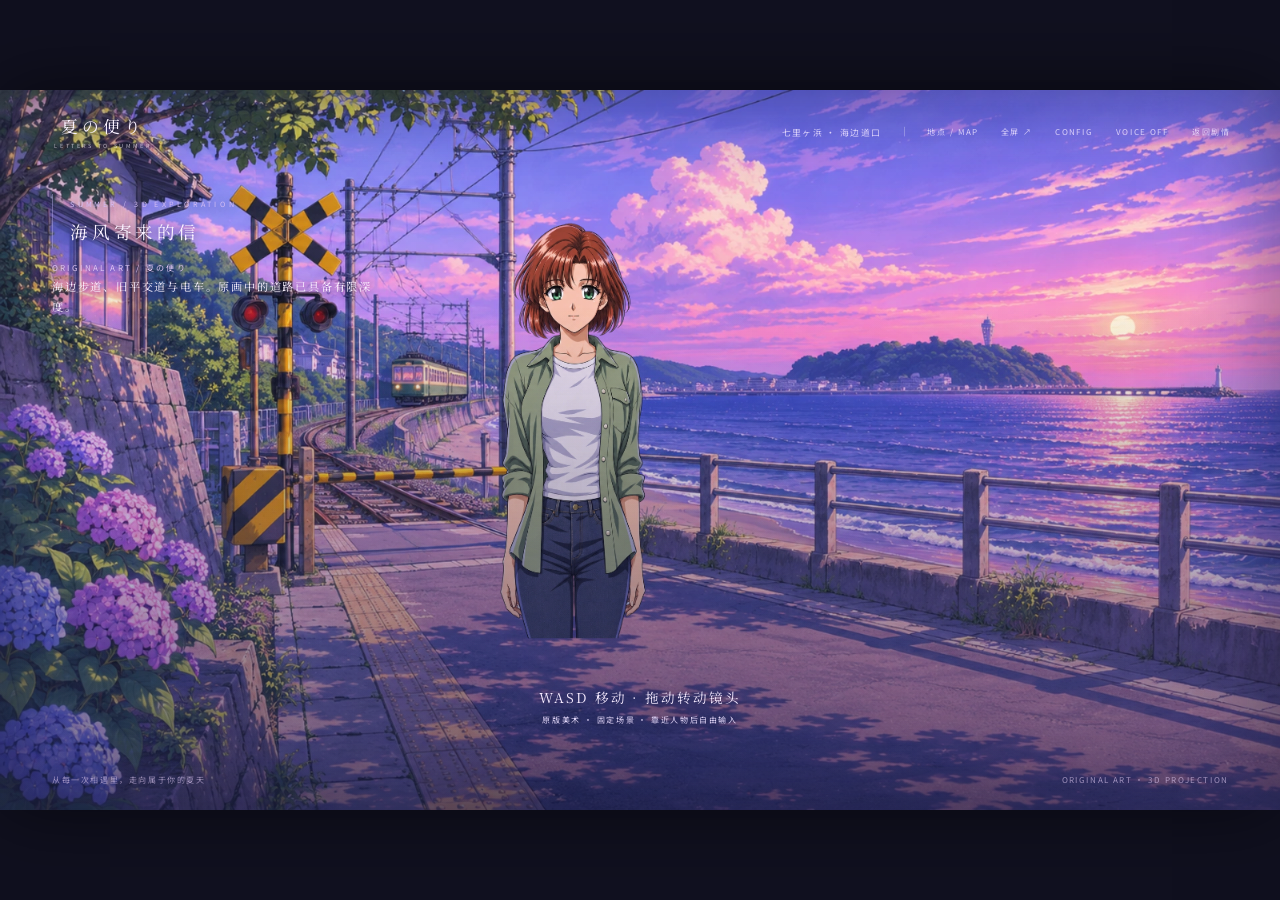
==== commit 15d11dee: "Keep 2D UI uncluttered: show original-scene waypoints only on MAP request" ====
--- a/site/world3d.html
+++ b/site/world3d.html
@@ -10,6 +10,7 @@
 #worldCanvas{position:absolute;inset:0;width:1600px;height:900px;z-index:-5;display:block;touch-action:none}
 #background{background:url('assets/retro/coast.webp') center/cover no-repeat}
 #sceneTransitions{position:absolute;top:96px;right:65px;display:flex;gap:10px;z-index:7}
+#sceneTransitions[hidden]{display:none!important}
 #sceneTransitions button{background:#242448d8;color:#efe6ff;border:1px solid #b4a0df77;padding:11px 18px;font-family:var(--sans);font-size:11px;letter-spacing:1.8px;backdrop-filter:blur(8px)}
 #sceneTransitions button.active{border-color:#d5baf8;background:#554979d9}
 #hudHint{position:absolute;bottom:106px;left:50%;transform:translateX(-50%);z-index:6;font-family:var(--serif);font-size:17px;letter-spacing:3px;color:#f5eaff;text-shadow:0 2px 12px #171433cc;text-align:center;pointer-events:none;max-width:900px}
@@ -55,8 +56,8 @@
 <canvas id="worldCanvas" width="1600" height="900" aria-label="3D 自由探索世界"></canvas>
 <div class="colorgrade"></div><div class="sunlight"></div><div class="grain"></div><div class="vignette"></div>
 <div class="topbar"><button class="wordmark" id="backToStory">夏の便り <span>LETTERS TO SUMMER</span></button>
-<div class="top-right"><span id="sceneLabel">七里ヶ浜 · 海边道口</span><span class="rule"></span><button id="fullButton">全屏 ↗</button><button id="configButton">CONFIG</button><button id="exitButton">返回剧情</button></div></div>
-<div id="sceneTransitions" aria-label="选择原版场景"><button data-zone="coast" class="active">七里ヶ浜</button><button data-zone="studio">潮音放送室</button><button data-zone="bookshop">月灯古书店</button></div>
+<div class="top-right"><span id="sceneLabel">七里ヶ浜 · 海边道口</span><span class="rule"></span><button id="placesButton" aria-expanded="false" aria-controls="sceneTransitions">地点 / MAP</button><button id="fullButton">全屏 ↗</button><button id="configButton">CONFIG</button><button id="exitButton">返回剧情</button></div></div>
+<div id="sceneTransitions" hidden aria-label="选择原版场景"><button data-zone="coast" class="active">七里ヶ浜</button><button data-zone="studio">潮音放送室</button><button data-zone="bookshop">月灯古书店</button></div>
 <div id="chapterBadge"><small>SUMMER / 3D EXPLORATION</small><span id="chapterName">海风与那一天</span></div>
 <div id="sceneInfo"><small>ORIGINAL ART / 夏の便り</small><div id="description">沿着原画中的海滨小路自由探索。</div></div>
 <div id="hudHint">WASD 移动 · 鼠标拖动转动镜头<span class="sub">接近角色后按 E 交谈 · 三处场景固定范围</span></div>
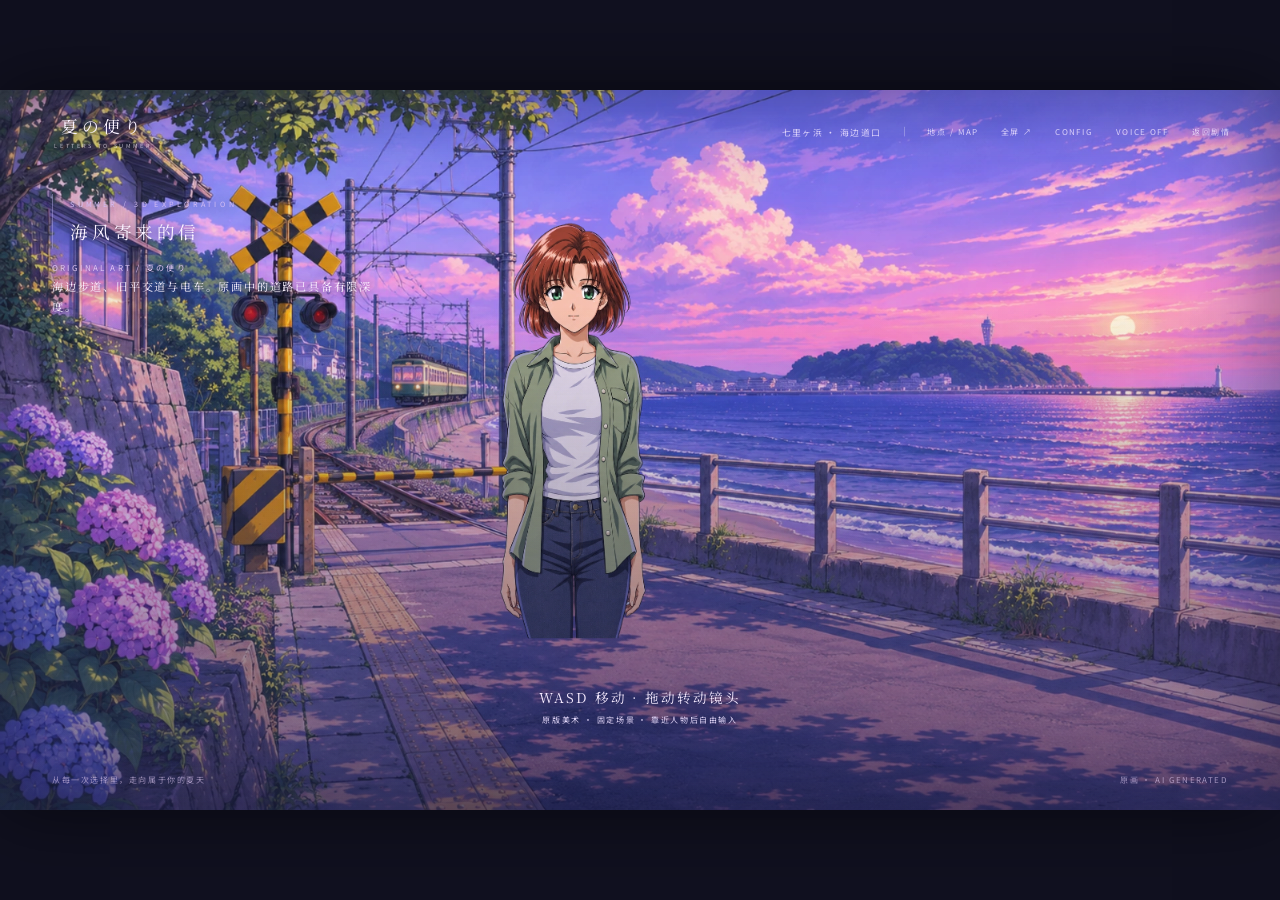
==== commit 05974442: "Align 3D scene controls and footer with exact original visual novel typography" ====
--- a/site/world3d.html
+++ b/site/world3d.html
@@ -11,13 +11,21 @@
 #background{background:url('assets/retro/coast.webp') center/cover no-repeat}
 #sceneTransitions{position:absolute;top:96px;right:65px;display:flex;gap:10px;z-index:7}
 #sceneTransitions[hidden]{display:none!important}
-#sceneTransitions button{background:#242448d8;color:#efe6ff;border:1px solid #b4a0df77;padding:11px 18px;font-family:var(--sans);font-size:11px;letter-spacing:1.8px;backdrop-filter:blur(8px)}
-#sceneTransitions button.active{border-color:#d5baf8;background:#554979d9}
+#sceneTransitions button{background:linear-gradient(110deg,#171b41f5,#25234de6);color:#efe6ff;border:1px solid #b6a5ea88;padding:13px 20px;font-family:var(--sans);font-size:11px;letter-spacing:2px;box-shadow:0 12px 45px #0e103f66}
+#sceneTransitions button.active{border-color:#d5baf8;background:linear-gradient(110deg,#403a69f5,#5d4d80e6)}
 #hudHint{position:absolute;bottom:106px;left:50%;transform:translateX(-50%);z-index:6;font-family:var(--serif);font-size:17px;letter-spacing:3px;color:#f5eaff;text-shadow:0 2px 12px #171433cc;text-align:center;pointer-events:none;max-width:900px}
 #hudHint .sub{display:block;font-family:var(--sans);font-size:10px;letter-spacing:2px;color:#e5d9fb;margin-top:8px}
 #chapterBadge{pointer-events:none}
 #playerPanel{position:absolute;inset:0;z-index:8;pointer-events:none}
 #playerPanel[hidden]{display:none!important}
+#playerPanel #choiceList,#playerPanel .game-toolbar,#playerPanel #dialogue,#playerPanel textarea,#playerPanel button{pointer-events:auto}
+#playerPanel #characters{pointer-events:none}
+#playerPanel #playScreen{pointer-events:none}
+#playerPanel #choiceList{pointer-events:auto}
+#playerPanel #choiceList button{touch-action:manipulation}
+#worldCanvas{user-select:none;-webkit-user-select:none}
+#worldStatus{pointer-events:none}
+#sceneTransitions button{touch-action:manipulation}
 #playerPanel #characters{z-index:1}
 #playerPanel .actor{left:860px;bottom:-180px;width:512px;height:1024px}
 #playerPanel #dialogue{z-index:3}
@@ -80,9 +88,9 @@
 <div id="worldStatus" role="status" hidden></div>
 <div id="modal" hidden role="dialog" aria-modal="true" aria-labelledby="modalTitle"><div class="modal-shell"><div class="modal-heading"><div><small id="modalEn">CONFIGURATION</small><h2 id="modalTitle">夏天的偏好</h2></div><button class="close" id="closeModalButton" aria-label="关闭">×</button></div><div id="modalBody"></div></div></div>
 <div id="toast" role="status" hidden></div>
-<div class="bottom-title"><span>从每一次相遇里，走向属于你的夏天</span><div><span>ORIGINAL ART · 3D PROJECTION</span></div></div>
+<div class="bottom-title"><span>从每一次选择里，走向属于你的夏天</span><div><span>原画 · AI GENERATED</span></div></div>
 </main></div>
-<div id="mobileGate" hidden><div class="gate-logo">夏の便り</div><small>3D EXPLORATION EXPERIENCE</small><h2>把手机横过来，<br>让夏天铺满屏幕。</h2><button id="enterMobileBtn">进入全屏 · 开始探索 ↗</button><p class="gate-note">同一套角色立绘与场景原画</p></div>
+<div id="mobileGate" hidden><div class="gate-logo">夏の便り</div><small>DESKTOP VISUAL NOVEL EXPERIENCE</small><h2>把手机横过来，<br>让夏天铺满屏幕。</h2><button id="enterMobileBtn">进入全屏 · 开始探索 ↗</button><p class="gate-note">建议佩戴耳机 · 所有角色均为成年人</p></div>
 <script src="world3d-identity.js"></script>
 <script src="character-voice.js?v=light-mp3-1"></script>
 <script src="fish-voice.js?v=free-fish-1"></script></body></html>
